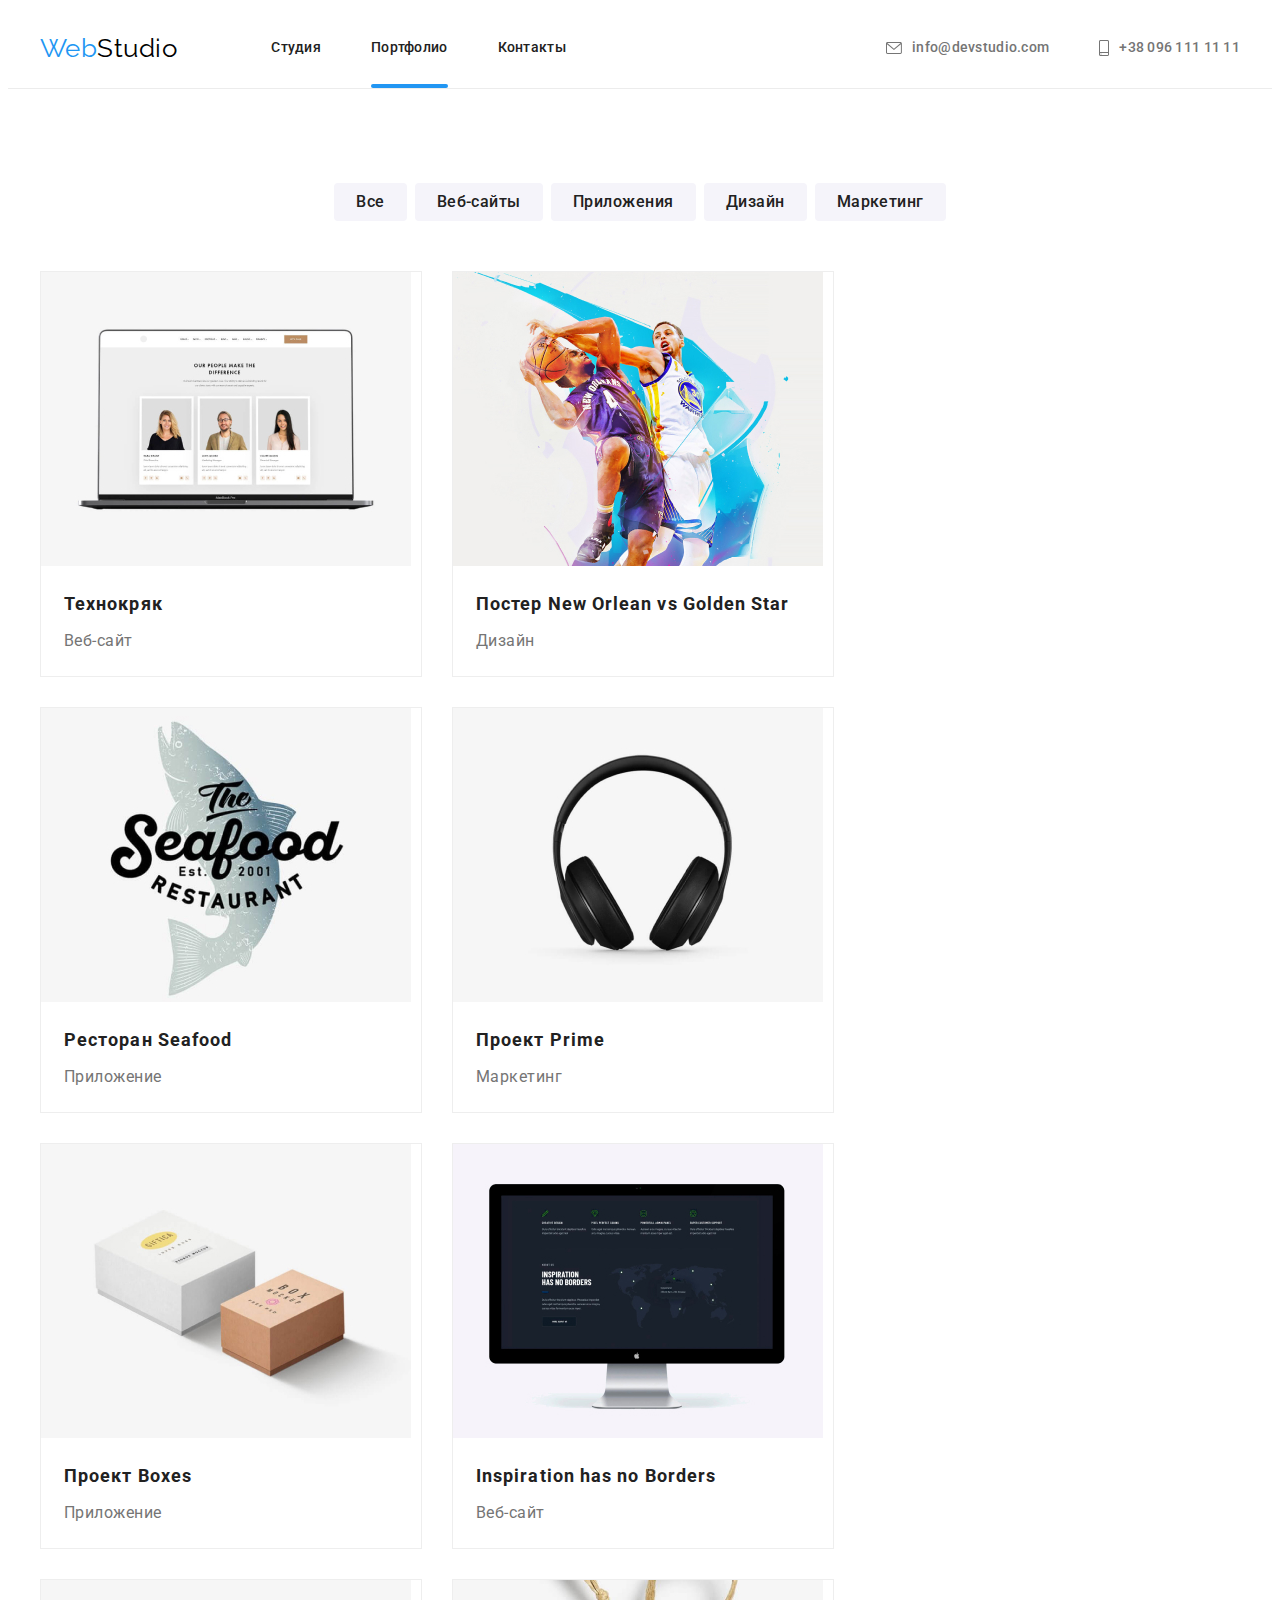
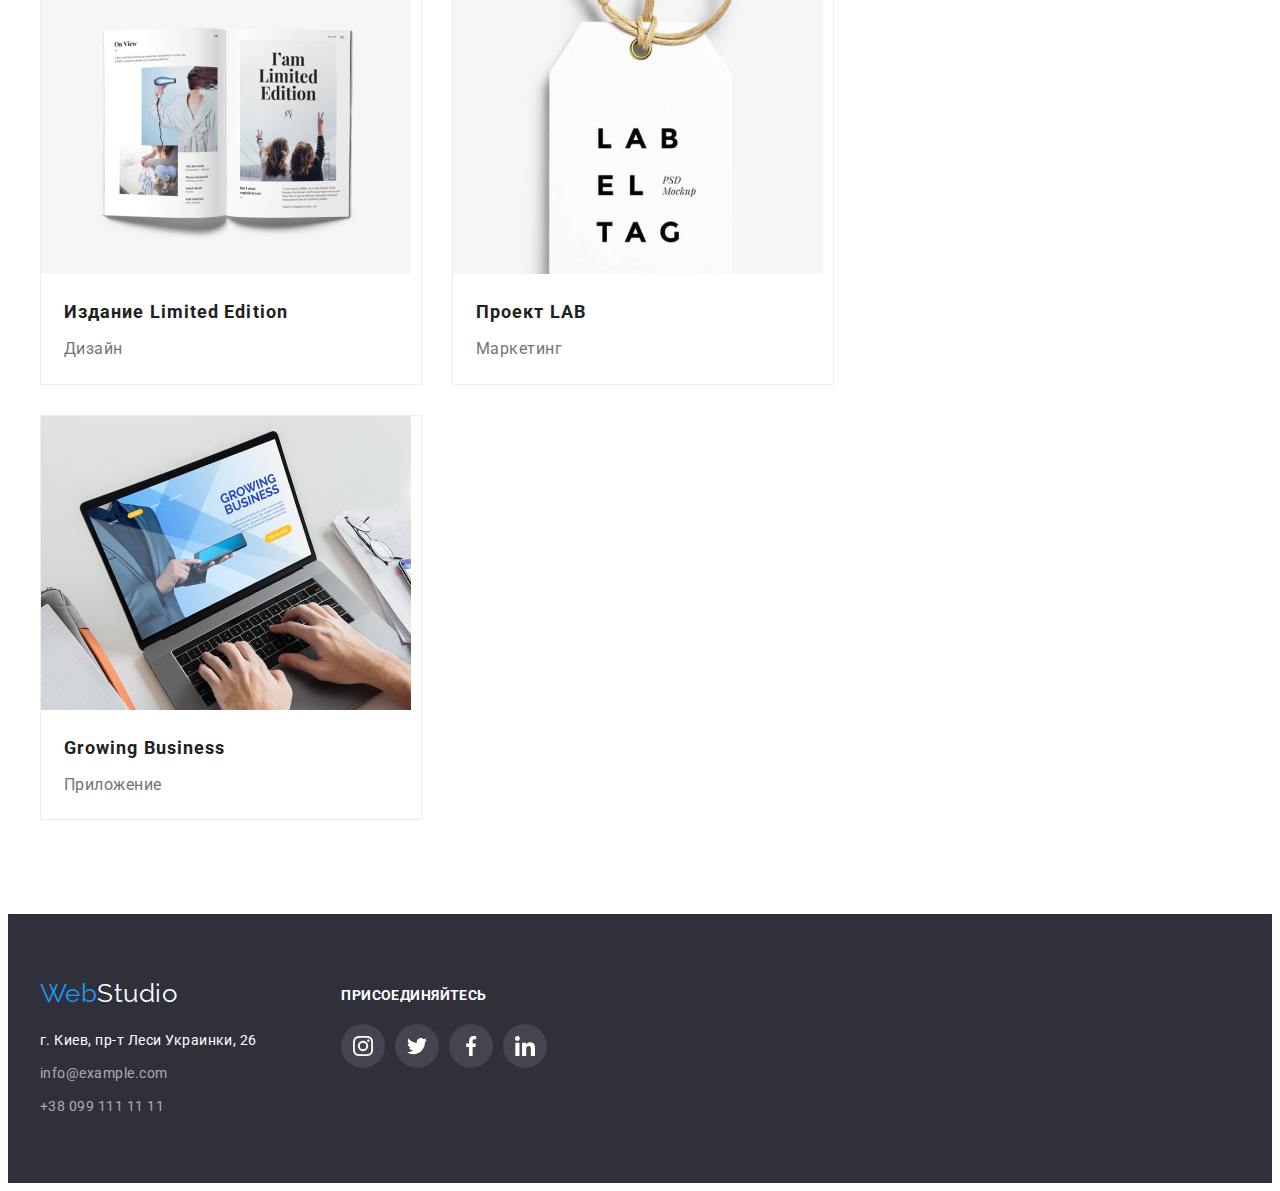
==== portfolio.html @ 6e795c2c "upload" ====
<!DOCTYPE html>
<html lang="en">
  <head>
    <meta charset="UTF-8" />
    <meta http-equiv="X-UA-Compatible" content="IE=edge" />
    <meta name="viewport" content="width=device-width, initial-scale=1.0" />
    <title>Document</title>
    <!-- Fonts -->
    <link rel="preconnect" href="https://fonts.googleapis.com" />
    <link rel="preconnect" href="https://fonts.gstatic.com" crossorigin />
    <link
      href="https://fonts.googleapis.com/css2?family=Raleway:wght@700&family=Roboto:wght@400;500;700;900&display=swap"
      rel="stylesheet"
    />
    <link
      rel="stylesheet"
      href="https://cdnjs.cloudflare.com/ajax/libs/modern-normalize/1.1.0/modern-normalize.min.css"
      integrity="sha512-wpPYUAdjBVSE4KJnH1VR1HeZfpl1ub8YT/NKx4PuQ5NmX2tKuGu6U/JRp5y+Y8XG2tV+wKQpNHVUX03MfMFn9Q=="
      crossorigin="anonymous"
      referrerpolicy="no-referrer"
    />
    <!-- Styles -->
    <link rel="stylesheet" href="./css/styles.css" />
  </head>
  <body>
    <header class="header-container">
      <div class="container header-desc">
        <a class="logo" href="./index.html"
          >Web<span class="studio-header">Studio</span></a
        >
        <nav class="nav-content">
          <ul class="list">
            <li class="link-header">
              <a class="link-header-item" href="./index.html">Студия</a>
            </li>
            <li class="link-header">
              <a
                class="link-header-item header-underline"
                href="./portfolio.html"
                >Портфолио</a
              >
            </li>
            <li class="link-header">
              <a class="link-header-item" href="">Контакты</a>
            </li>
          </ul>
        </nav>
        <div class="header-contact">
          <ul class="list">
            <li class="header-link-div">
              <a
                class="link-header-item list-contact"
                href="mailto:info@devstudio.com"
              >
                <svg class="header-icon" width="16px" height="12px">
                  <use href="./images/icons.svg#icon-mail"></use></svg
                >info@devstudio.com</a
              >
            </li>
            <li class="header-link-div">
              <a class="link-header-item list-contact" href="tel:+380961111111">
                <svg class="header-icon" width="10px" height="16px">
                  <use href="./images/icons.svg#icon-smartphone"></use>
                </svg>
                +38 096 111 11 11</a
              >
            </li>
          </ul>
        </div>
      </div>
    </header>
    <main>
      <!-- Секция Portfolio buttun-->
      <section class="section">
        <div class="container">
          <h1 class="visually-hidden" visually-hidden>Portfolio</h1>
          <ul class="portfolio-btn">
            <li class="portfolio-btn-item">
              <button class="btn-item" type="button">Все</button>
            </li>
            <li class="portfolio-btn-item">
              <button class="btn-item" type="button">Веб-сайты</button>
            </li>
            <li class="portfolio-btn-item">
              <button class="btn-item" type="button">Приложения</button>
            </li>
            <li class="portfolio-btn-item">
              <button class="btn-item" type="button">Дизайн</button>
            </li>
            <li class="portfolio-btn-item">
              <button class="btn-item" type="button">Маркетинг</button>
            </li>
          </ul>
        </div>

        <!-- Секция Portfolio--Examples -->
        <div class="container">
          <ul class="portfolio-example">
            <li class="portfolio-example-item">
              <a class="example-link" href="">
                <div class="portfolio-img-position">
                  <img
                    src="./images/portfolio-img-1.jpg"
                    alt="Технокряк"
                    width="370"
                    height="295"
                  />
                  <p class="img-position-desc">
                    Ресурс предлагает комплексные предложения с разным уровнем
                    функционала и сервисов. Все это позволит посетителю получить
                    исчерпывающие сведения, компании или частном лице.
                  </p>
                </div>
                <div class="portfolio-desc-list">
                  <h3 class="example-name">Технокряк</h3>
                  <p class="example-desc">Веб-сайт</p>
                </div>
              </a>
            </li>
            <li class="portfolio-example-item">
              <a class="example-link" href="">
                <div class="portfolio-img-position">
                  <img
                    src="./images/portfolio-img-9.jpg"
                    alt="Постер New Orlean vs Golden Star"
                    width="370"
                    height="295"
                  />
                  <p class="img-position-desc">
                    Ресурс предлагает комплексные предложения с разным уровнем
                    функционала и сервисов. Все это позволит посетителю получить
                    исчерпывающие сведения, компании или частном лице.
                  </p>
                </div>
                <div class="portfolio-desc-list">
                  <h3 class="example-name">
                    Постер <span lang="en">New Orlean vs Golden Star</span>
                  </h3>
                  <p class="example-desc">Дизайн</p>
                </div>
              </a>
            </li>
            <li class="portfolio-example-item">
              <a class="example-link" href="">
                <div class="portfolio-img-position">
                  <img
                    src="./images/portfolio-img-8.jpg"
                    alt="Ресторан Seafood"
                    width="370"
                    height="295"
                  />
                  <p class="img-position-desc">
                    Ресурс предлагает комплексные предложения с разным уровнем
                    функционала и сервисов. Все это позволит посетителю получить
                    исчерпывающие сведения, компании или частном лице.
                  </p>
                </div>
                <div class="portfolio-desc-list">
                  <h3 class="example-name">
                    Ресторан <span lang="en">Seafood</span>
                  </h3>
                  <p class="example-desc">Приложение</p>
                </div>
              </a>
            </li>
            <li class="portfolio-example-item">
              <a class="example-link" href="">
                <div class="portfolio-img-position">
                  <img
                    src="./images/portfolio-img-7.jpg"
                    alt="Проект Prime"
                    width="370"
                    height="295"
                  />
                  <p class="img-position-desc">
                    Ресурс предлагает комплексные предложения с разным уровнем
                    функционала и сервисов. Все это позволит посетителю получить
                    исчерпывающие сведения, компании или частном лице.
                  </p>
                </div>
                <div class="portfolio-desc-list">
                  <h3 class="example-name">
                    Проект <span lang="en">Prime</span>
                  </h3>
                  <p class="example-desc">Маркетинг</p>
                </div>
              </a>
            </li>
            <li class="portfolio-example-item">
              <a class="example-link" href="">
                <div class="portfolio-img-position">
                  <img
                    src="./images/portfolio-img-6.jpg"
                    alt="Проект Boxes"
                    width="370"
                    height="295"
                  />
                  <p class="img-position-desc">
                    Ресурс предлагает комплексные предложения с разным уровнем
                    функционала и сервисов. Все это позволит посетителю получить
                    исчерпывающие сведения, компании или частном лице.
                  </p>
                </div>
                <div class="portfolio-desc-list">
                  <h3 class="example-name">
                    Проект <span lang="en">Boxes</span>
                  </h3>
                  <p class="example-desc">Приложение</p>
                </div>
              </a>
            </li>
            <li class="portfolio-example-item">
              <a class="example-link" href="">
                <div class="portfolio-img-position">
                  <img
                    src="./images/portfolio-img-5.jpg"
                    alt="Inspiration has no Borders"
                    width="370"
                    height="295"
                  />
                  <p class="img-position-desc">
                    Ресурс предлагает комплексные предложения с разным уровнем
                    функционала и сервисов. Все это позволит посетителю получить
                    исчерпывающие сведения, компании или частном лице.
                  </p>
                </div>
                <div class="portfolio-desc-list">
                  <h3 class="example-name">
                    <span lang="en">Inspiration has no Borders</span>
                  </h3>
                  <p class="example-desc">Веб-сайт</p>
                </div>
              </a>
            </li>
            <li class="portfolio-example-item">
              <a class="example-link" href="">
                <div class="portfolio-img-position">
                  <img
                    src="./images/portfolio-img-4.jpg"
                    alt="Издание Limited Edition"
                    width="370"
                    height="295"
                  />
                  <p class="img-position-desc">
                    Ресурс предлагает комплексные предложения с разным уровнем
                    функционала и сервисов. Все это позволит посетителю получить
                    исчерпывающие сведения, компании или частном лице.
                  </p>
                </div>
                <div class="portfolio-desc-list">
                  <h3 class="example-name">
                    Издание <span lang="en">Limited Edition</span>
                  </h3>
                  <p class="example-desc">Дизайн</p>
                </div>
              </a>
            </li>
            <li class="portfolio-example-item">
              <a class="example-link" href="">
                <div class="portfolio-img-position">
                  <img
                    src="./images/portfolio-img-3.jpg"
                    alt="Проект LAB"
                    width="370"
                    height="295"
                  />
                  <p class="img-position-desc">
                    Ресурс предлагает комплексные предложения с разным уровнем
                    функционала и сервисов. Все это позволит посетителю получить
                    исчерпывающие сведения, компании или частном лице.
                  </p>
                </div>
                <div class="portfolio-desc-list">
                  <h3 class="example-name">Проект LAB</h3>
                  <p class="example-desc">Маркетинг</p>
                </div>
              </a>
            </li>
            <li class="portfolio-example-item">
              <a class="example-link" href="">
                <div class="portfolio-img-position">
                  <img
                    src="./images/portfolio-img-2.jpg"
                    alt="Growing Business"
                    width="370"
                    height="295"
                  />
                  <p class="img-position-desc">
                    Ресурс предлагает комплексные предложения с разным уровнем
                    функционала и сервисов. Все это позволит посетителю получить
                    исчерпывающие сведения, компании или частном лице.
                  </p>
                </div>
                <div class="portfolio-desc-list">
                  <h3 class="example-name">
                    <span lang="en">Growing Business</span>
                  </h3>
                  <p class="example-desc">Приложение</p>
                </div>
              </a>
            </li>
          </ul>
        </div>
      </section>
    </main>
    <footer class="footer-description">
      <div class="container footer-section">
        <div class="footer-container">
          <a class="logo logo-footer" href="./index.html"
            >Web<span class="studio-footer">Studio</span></a
          >
          <address class="footer-address">
            <a
              class="address-street footer-item"
              href="https://goo.gl/maps/VF2LZ43CsgzE6X2i7"
              target="_blank"
              rel="noopener noreferrer"
              >г. Киев, пр-т Леси Украинки, 26</a
            >
            <a class="link-footer footer-item" href="mailto:info@example.com"
              >info@example.com</a
            >
            <a class="link-footer footer-item" href="tel=+380991111111"
              >+38 099 111 11 11</a
            >
          </address>
        </div>
        <div class="footer-div">
          <h2 class="footer-str">присоединяйтесь</h2>
          <ul class="team-social-media footer-list">
            <li class="team-social footer-icon">
              <a
                class="social-media-link footer-media"
                href=""
                target="_blank"
                rel="noopener noreferrer"
                aria-label="instagram"
              >
                <svg width="20px" height="20px">
                  <use href="./images/icons.svg#icon-instagram"></use>
                </svg>
              </a>
            </li>
            <li class="team-social footer-icon">
              <a
                class="social-media-link footer-media"
                href=""
                target="_blank"
                rel="noopener noreferrer"
                aria-label="twitter"
              >
                <svg width="20px" height="20px">
                  <use href="./images/icons.svg#icon-twitter"></use>
                </svg>
              </a>
            </li>
            <li class="team-social footer-icon">
              <a
                class="social-media-link footer-media"
                href=""
                target="_blank"
                rel="noopener noreferrer"
                aria-label="facebook"
              >
                <svg width="20px" height="20px">
                  <use href="./images/icons.svg#icon-facebook"></use>
                </svg>
              </a>
            </li>
            <li class="team-social footer-icon">
              <a
                class="social-media-link footer-media"
                href=""
                target="_blank"
                rel="noopener noreferrer"
                aria-label="linkendin"
              >
                <svg width="20px" height="20px">
                  <use href="./images/icons.svg#icon-linkendin"></use>
                </svg>
              </a>
            </li>
          </ul>
        </div>
      </div>
    </footer>
  </body>
</html>
---- css/styles.css ----
:root {
    /* fonts */
    --main-fonts: "Roboto";
    --secondary-fonts: "Raleway";
    
    /* text colors */
    --accent-txt-cl: #757575;
    --secondary-txt-cl: #212121;
 
    /* background colors */
    --secondary-bg-cl: #2F303A;
    --third-party-bg: #F5F4FA;
    
    --blue-color: #2196F3;
    --white-clr: #ffffff;

    /* others */

    --indent: 30px;
    --items: 3;

}
body {
    font-family: var(--main-fonts), sans-serif;
    color: var(--accent-txt-cl);
    letter-spacing: 0.03em;
}

.container {
    width: 1200px;
    padding: 0 15px;
    /* outline: 1px solid red; */
    margin-left: auto;
    margin-right: auto;
}

.section {
    padding: 94px 0;
}

img {
    display: block;
    max-width: 100%;
    height: auto;
}

/* h1, h2, h3, h4, p, ul {
    margin: 0px;
} */

/* Секция Header */

.header-container {
    border-bottom: 1px solid #ECECEC;
}

.header-desc {
    display: flex;
    align-items: center;
}

/* .nav-content {
    display: flex;
    align-items: center;
} */

.logo {
    font-family: var(--secondary-fonts);
    text-decoration: none;
    font-size: 26px;
    color: var(--blue-color);
    line-height: 1.19;

    margin-right: 94px;
}
   
.studio-header {
    color: #000000;
}

.link-header-item {
    text-decoration: none;
    color: var(--secondary-txt-cl);
    font-weight: 500;
    font-size: 14px;
    line-height: 1.14;
    letter-spacing: 0.02em;

    display: block;
    padding-top: 32px;
    padding-bottom: 32px;

    transition: color 250ms cubic-bezier(0.4, 0, 0.2, 1);
}


.link-header:not(:last-child) {
    margin-right: 50px;
}
.link-header {
    position: relative;
}

.link-header-item:hover,
.link-header-item:focus {
    color: var(--blue-color);
        
}

.header-underline {
    display: block;
}


.header-underline::after {
    position: absolute;
    display: inline-block;
    bottom: 0;
    left: 0;
    content: "";
    width: 100%;
    height: 4px;
    border-radius: 2px;
    background-color: var(--blue-color);
    /* bottom: -1px; */   

}



/* .header-list {
    margin-left: auto;
} */

/* .list-header:not(:last-child) {
    margin-right: 50px;
} */

.list {
    list-style-type: none;

    padding: 0px;
    margin: 0px;
    display: flex;
}

.header-contact {
    margin-left: auto;
}


.header-link-div:not(:last-child) {
    margin-right: 50px;
}

.list-contact {
    display: flex;
    align-items: center;
    font-weight: 500;
    letter-spacing: 0.02em;
    color: var(--accent-txt-cl)
    
}
.list-contact:hover {
    color: var(--blue-color);
}

.header-icon {
    fill: currentColor;
    margin-right: 10px
}

/* .div-contact {
    display: flex;
    align-items: center;
    fill: var(--accent-txt-cl);
}

.div-contact:hover,
.div-contact:focus {
    fill: var(--blue-color) ;
    cursor: pointer;
} */

/* Ceкия Hero */
.hero-container {
    background-image: url(../images/photo-hero.jpg);
}
.hero-block {
    background-color: var(--secondary-bg-cl);
    background-image: linear-gradient(
    rgba(47, 48, 58, 0.4),
    rgba(47, 48, 58, 0.4)), 
    url(../images/photo-hero.jpg);
    max-width: 1600px;
    height: 600px;
    background-repeat: no-repeat;
    background-position: center;
    margin-left: auto;
    margin-right: auto;
    
    padding-top: 200px;
    padding-bottom: 200px;
}
    
.slogan {
    font-size: 44px;
    font-weight: 900;
    line-height: 1.36;
    vertical-align: top;
    color: var(--white-clr);
    text-transform: uppercase;
    letter-spacing: 0.06em;

    margin-top: 0px;
    margin-bottom: 0px;
    margin-left: auto;
    margin-right: auto;
    text-align: center;
    width: 700px;
}

.main-btn {
    font-family: var(--main-fonts);
    font-weight: 700;
    font-size: 16px;
    line-height: 1.87;
    background-color: var(--blue-color);
    color: var(--white-clr);
    cursor: pointer;
    letter-spacing: 0.06em;

    margin-top: 30px;
    margin-left: auto;
    margin-right: auto;
    display: block;
    min-width: 200px;
    border-radius: 4px;
    border: transparent;
    padding: 10px 32px;

    
    transition:  
    background-color 250ms cubic-bezier(0.4, 0, 0.2, 1), 
    box-shadow 250ms cubic-bezier(0.4, 0, 0.2, 1);
}


.main-btn:hover,
.main-btn:focus {
    background-color: #188CE8;
    box-shadow: 0px 4px 4px rgba(0, 0, 0, 0.15);
}

.backdrop {
    position: fixed;
    top: 0;
    left: 0;
    width: 100%;
    height: 100%;
    background-color: rgba(0, 0, 0, 0.2);
    transition: 
    opacity 250ms cubic-bezier(0.4, 0, 0.2, 1), 
    visibility 250ms cubic-bezier(0.4, 0, 0.2, 1);
    z-index: 100;
}

.backdrop.is-hidden {
    opacity: 0;
    visibility: hidden;
    pointer-events: none;
}

.modal {
    position: absolute;
    
    top: 50%;
    left: 50%;
    transform: translate(-50%, -50%);

    width: 528px;
    height: 581px;
    background-color: rgba(255, 255, 255, 1); 
    box-shadow: 
    0 1px 3px rgba(0, 0, 0, 0.12),
    0 1px 1px rgba(0, 0, 0, 0.14),
    0 2px 1px rgba(0, 0, 0, 0.2);

}

.close-btn {
    position: absolute;
    top: 8px;
    right: 8px;
    width: 30px;
    height: 30px;
    border-radius: 50%;
    padding: 0;
    display: flex;
    justify-content: center;
    align-items: center;
    
    cursor: pointer;
    
    border: 1px solid rgba(0, 0, 0, 0.1);
    background-color: rgba(255, 255, 255, 1);
    color: rgba(0, 0, 0, 1);
}
/* Секция About */

.visually-hidden {
     position: absolute;
     width: 1px;
     height: 1px;
     margin: -1px;
     border: 0;
     padding: 0;
     white-space: nowrap;
     clip-path: inset(100%);
     clip: rect(0 0 0 0);
     overflow: hidden; 
}

.about-blocks:not(:last-child) {
    margin-right: 30px;
}

.about-icons {
    display: flex;
    width: 270px;
    height: 120px;
    justify-content: center;
    align-items: center;
    background-color: #F5F4FA;
    border-radius: 4px;
}

.tag-line {
    font-weight: 700;
    font-size: 14px;
    line-height: 1.14;
    color:  var(--secondary-txt-cl);
    text-transform: uppercase;

    margin-top: 30px;
    margin-bottom: 10px;

}

.text-about {
    line-height: 1.71;
    font-size: 14px;

    margin: 0px;
    flex-basis: 270px;
    
} 

/* Секция Example */

.section-example {
    padding-top: 0px;
    padding-bottom: 94px;
}

.title-caption {
    font-weight: 700;
    font-size: 36px;
    line-height: 1.16;
    color:  var(--secondary-txt-cl);

    margin-top: 0px;
    margin-bottom: 50px;
    margin-left: auto;
    margin-right: auto;
    text-align: center;
}

.list-example {
    display: flex;
    flex-wrap: wrap;
    margin: calc(-1 * var(--indent) / 2);
}
.example-item {
    position: relative;
    flex-basis: calc((100% - var(--indent) * var(--items)) / var(--items));
    margin: calc(var(--indent) / 2);
}

.example-item-caption {
    font-family: var(--main-fonts);
    font-size: 14px;
    font-weight: 700;
    line-height: 1.14;
    text-transform: uppercase;
    
    position: absolute ;
    margin: 0;

    bottom: 0;
    left: calc(50% - 185px);

    display: flex;
    justify-content: center;
    align-items: center;
    width: 100%;
    height: 70px;

    background-color: rgba(47, 48, 58, 0.8);
    color: #ffffff;

    
}

/* Секция Team */

.section-team {
    background-color: var(--third-party-bg);
}

.team-list {
    flex-wrap: wrap;
    margin: calc(-1 * var(--indent) / 2);

    

}

.member {
    background-color: var(--white-clr);
    --items: 4;

    box-shadow: 
    0px 1px 3px rgba(0, 0, 0, 0.12),
    0px 1px 1px rgba(0, 0, 0, 0.14),
    0px 2px 1px rgba(0, 0, 0, 0.2);

    border-bottom-left-radius: 4px;
    border-bottom-right-radius: 4px;
    flex-basis: calc((100% - var(--indent) * var(--items)) / var(--items));
    margin: calc(var(--indent) / 2);
}

.class-member-list {
    padding-top: 30px;
    padding-bottom: 30px;
    text-align: center;
}

.member-name {
    font-weight: 500;
    font-size: 16px;
    line-height: 1.18;
    color:  var(--secondary-txt-cl);

    margin-top: 0px;
    
    margin-bottom: 10px;
    text-align: center;
}

.member-job {
    font-size: 16px;
    line-height: 1.18;

    margin-top: 0px;
    margin-bottom: 16px;
    text-align: center;
}

.team-social-media {
list-style: none;
padding: 0px;
display: flex;

margin: 0px;
align-items: center;
justify-content: center;
}

/* .team-social {
    border-radius: 50%;
} */



.team-social:not(:last-child) {
    margin-right: 10px;

}

.social-media-link {
    display: flex;
    align-items: center;
    justify-content: center;
    width: 44px;
    height: 44px;
    fill: #AFB1B8;
    border-radius: 50%;

    transition: fill 250ms cubic-bezier(0.4, 0, 0.2, 1),
    background-color 250ms cubic-bezier(0.4, 0, 0.2, 1);
}

.social-media-link:hover,
.social-media-link:focus {
    fill: #ffffff;
    background-color: var(--blue-color);
}

/* Секция Company */

.company-list {
    list-style: none;
    display: flex;
    justify-content: center;
    padding: 0px;
    margin: calc(-1 * var(--indent) / 2);
    
}

.company-item {
    
    /* display: flex;
    justify-content: center;
    align-items: center; */
    --items: 6;
    flex-basis: calc((100% - var(--indent) * var(--items)) / var(--items));
    margin: calc(var(--indent) / 2);
}

.company-icon {
    display: flex;
    justify-content: center;
    align-items: center;
    width: 170px;
    height: 92px;
    fill: #AFB1B8;
    border: 1px solid #AFB1B8;
    border-radius: 4px;

    transition: fill 250ms cubic-bezier(0.4, 0, 0.2, 1),
    background-color 250ms cubic-bezier(0.4, 0, 0.2, 1);
    /* padding: 16px 32px; */
}

.company-icon:hover,
.company-icon:focus {
    fill: var(--blue-color);
    border: 1px solid var(--blue-color);
}

/* Секция Footer */
.footer-section {
    display: flex;
}


.footer-description {
    background-color: var(--secondary-bg-cl);
    font-style: normal;
    padding-top: 64px;
    padding-bottom: 64px;
}

.logo-footer {
    margin-bottom: 20px;
} 
   
.footer-container {
    display: flex;
    flex-direction: column;
}

.footer-address {
    display: flex;
    flex-direction: column;
}

.studio-footer {
    color: var(--white-clr);
}

.footer-item:not(:last-child) {
    margin-bottom: 9px;
}

.address-street {
    text-decoration: none;
    color: var(--white-clr);
    line-height: 1.71;
    font-style: normal;
    font-size: 14px;

    transition: color 250ms cubic-bezier(0.4, 0, 0.2, 1);
}

.address-street:hover,
.address-street:focus {
    color: #188CE8;
}

.link-footer {
    text-decoration: none;
    line-height: 1.71;
    color: rgba(255, 255, 255, 0.6);
    font-style: normal;
    font-size: 14px;
    transition: color 250ms cubic-bezier(0.4, 0, 0.2, 1);
}

.link-footer:hover,
.link-footer:focus {
    color: #188CE8;
}

.footer-div {
    padding-left: 70px;
    padding-top: 10px;
}
.footer-str {
    margin: 0px;
    font-family: var(--main-fonts);
    font-weight: 700;
    font-size: 14px;
    line-height: 1.14;
    letter-spacing: 0.03em;
    color: #ffffff;
    text-transform: uppercase;

}

.footer-list {
    margin-top: 20px;
}

.footer-media {
    fill: #ffffff;
}

.footer-icon {
    background-color:  rgba(255, 255, 255, 0.1);
    border-radius: 50%;

}

/* New page */
/* Page Portfolio */
/*  */
/*  */

.portfolio-btn {
    list-style: none;

    padding: 0;
    display: flex;
    margin-top: 0px;
    margin-bottom: 50px;
    justify-content: center;
}

.portfolio-btn-item:not(:last-child) {
    margin-right: 8px;
}

.btn-item {
    font-family: inherit;
    font-weight: 500;
    font-size: 16px;
    line-height: 1.62;
    background-color: var(--third-party-bg);
    color: var(--secondary-txt-cl);
    cursor: pointer;
    letter-spacing: 0.03em;

    border-radius: 4px;
    border: transparent;
    padding: 6px 22px;

    transition: 
    fill 250ms cubic-bezier(0.4, 0, 0.2, 1),
    background-color 250ms cubic-bezier(0.4, 0, 0.2, 1),
    box-shadow 250ms cubic-bezier(0.4, 0, 0.2, 1);
}

.btn-item:hover,
.btn-item:focus {
    color: var(--white-clr);
    background-color: var(--blue-color);
    box-shadow: 
    0px 3px 1px rgba(0, 0, 0, 0.1),
    0px 1px 2px rgba(0, 0, 0, 0.08),
    0px 2px 2px rgba(0, 0, 0, 0.12);
}

.portfolio-desc-list {
    
    padding: 20px 23px;
    
    /* border-bottom: 1px solid #eee;
    border-left: 1px solid #eee;
    border-right: 1px solid #eee; */
}


.portfolio-example {
    list-style: none;

    padding: 0px;
    display: flex;
    flex-wrap: wrap;
    margin: calc(-1 * var(--indent) / 2);
}

.portfolio-example-item {
    flex-basis: calc((100% - var(--indent) * var(--items)) / var(--items));
    margin: calc(var(--indent) / 2);

    border: 1px solid #eee;  
}

/* .portfolio-example-item:hover {
    display: block;
    box-shadow: 1px 4px 6px 0px rgba(0, 0, 0, 0.16);
    
    box-shadow: 0px 4px 4px 0px rgba(0, 0, 0, 0.06);
    
    box-shadow: 0px 1px 1px 0px rgba(0, 0, 0, 0.12);
} */

/* .portfolio-example-item:hover {
    box-shadow: rgba(0, 0, 0, 0.16), 
    rgba(0, 0, 0, 0.06),
    rgba(0, 0, 0, 0.12);
}

.example-link:hover {
    box-shadow: rgba(0, 0, 0, 0.16),
    rgba(0, 0, 0, 0.06),
    rgba(0, 0, 0, 0.12);
} */

.example-link {
    text-decoration: none;
    cursor: pointer;
    
    display: inline-block;
    /* padding: 0px;
    border-bottom: 1px solid #eee;
    border-left: 1px solid #eee;
    border-right: 1px solid #eee; */

    transition:
    box-shadow 250ms cubic-bezier(0.4, 0, 0.2, 1);
    
}

.portfolio-img-position {
    position: relative;

    overflow: hidden;
}

.img-position-desc {
    font-family: var(--main-fonts);
    font-size: 18px;
    font-weight: 400;
    line-height: 1.55;
    color: #FFFFFF;
    position: absolute;
    bottom:0;
    left: 0;
    width: 100%;
    height: 100%;
   
    margin: 0;
    padding: 63px 24px;

    background-color: rgba(33, 150, 243, 0.9);

    transform: translateY(100%);
    transition:
    transform 250ms cubic-bezier(0.4, 0, 0.2, 1);
}

.example-link:hover .img-position-desc {
    transform: translateY(0);
}




.example-link:hover {
    box-shadow: 
    0px 1px 1px rgba(0, 0, 0, 0.12), 
    0px 4px 4px rgba(0, 0, 0, 0.06),
    1px 4px 6px rgba(0, 0, 0, 0.16);
}






.example-name {
    font-weight: 700;
    font-size: 18px;
    line-height: 2;
    color: var(--secondary-txt-cl);
    letter-spacing: 0.06em;
    text-decoration: none;

    margin: 0px;
    margin-bottom: 4px;
    /* margin: 20px 24px 4px; */
}

.example-desc {
    font-size: 16px;
    line-height: 1.87;
    color: var(--accent-txt-cl);

    margin: 0px;
    
}
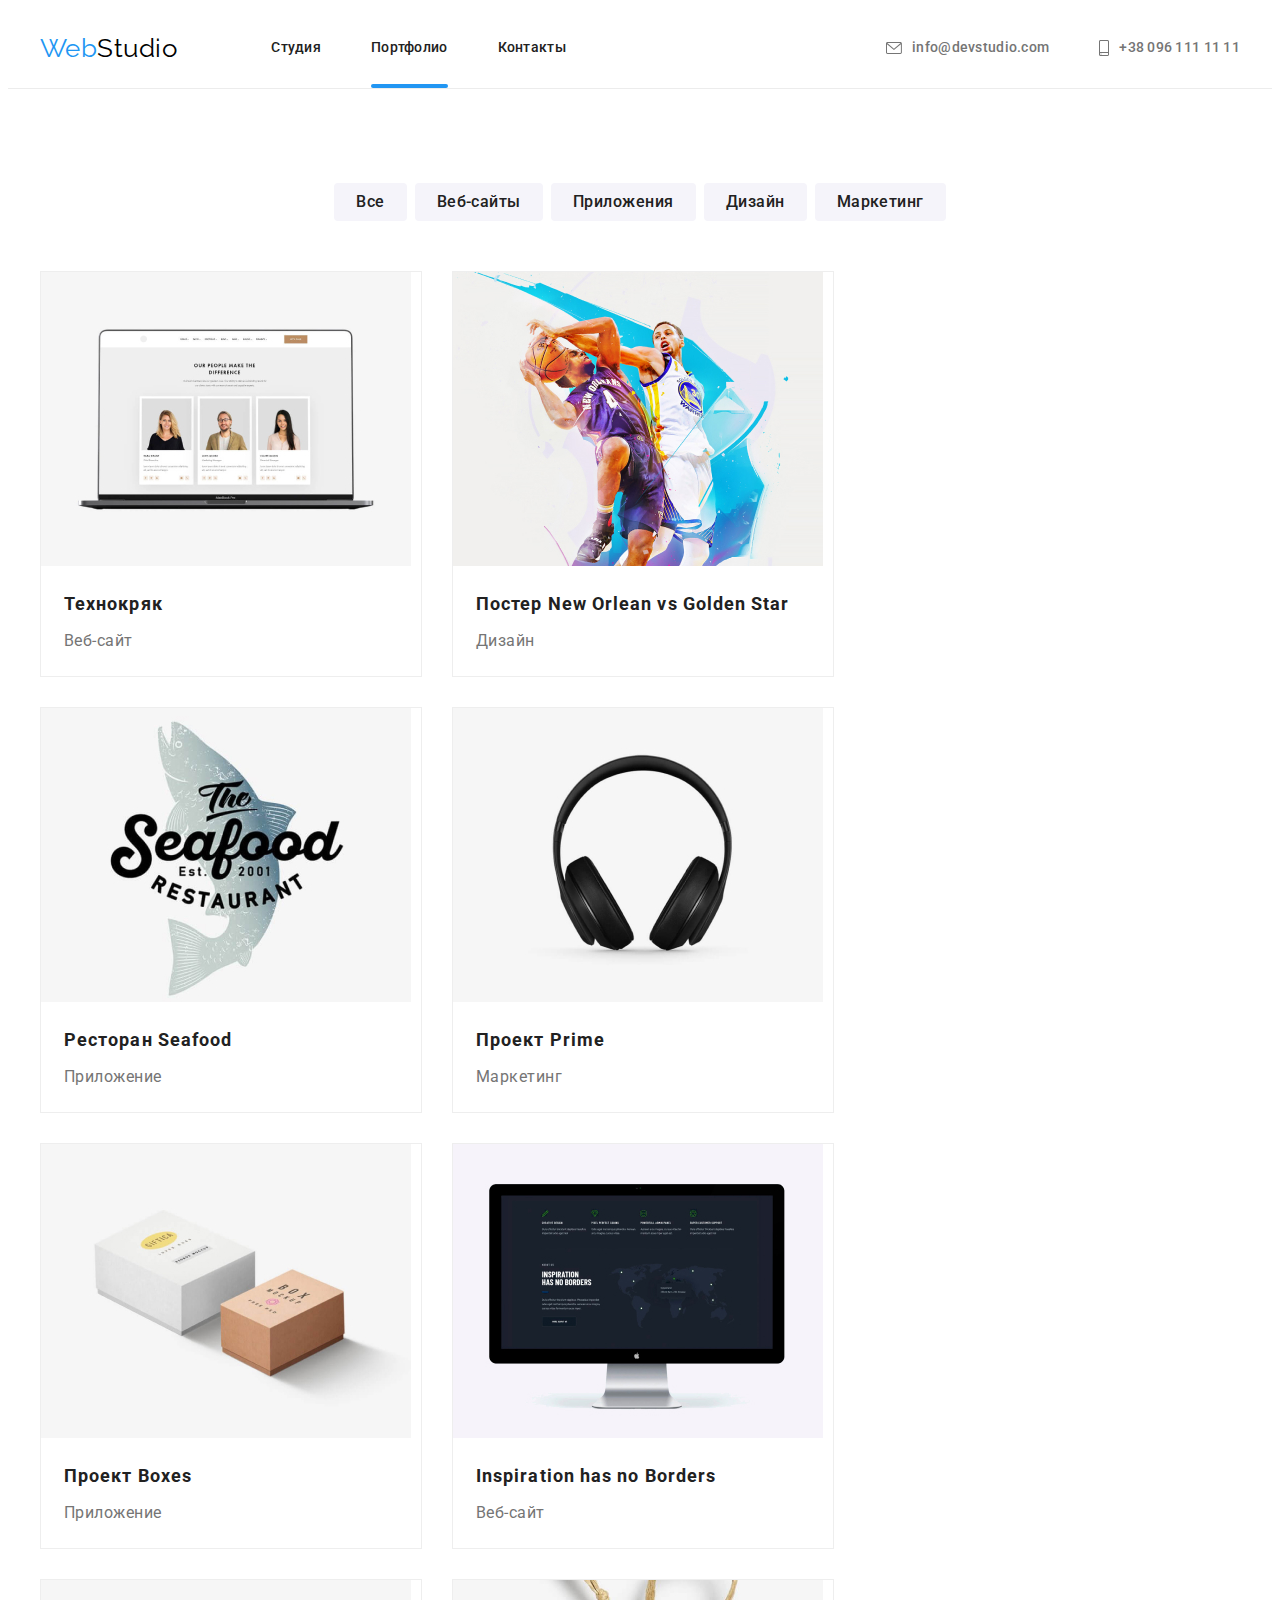
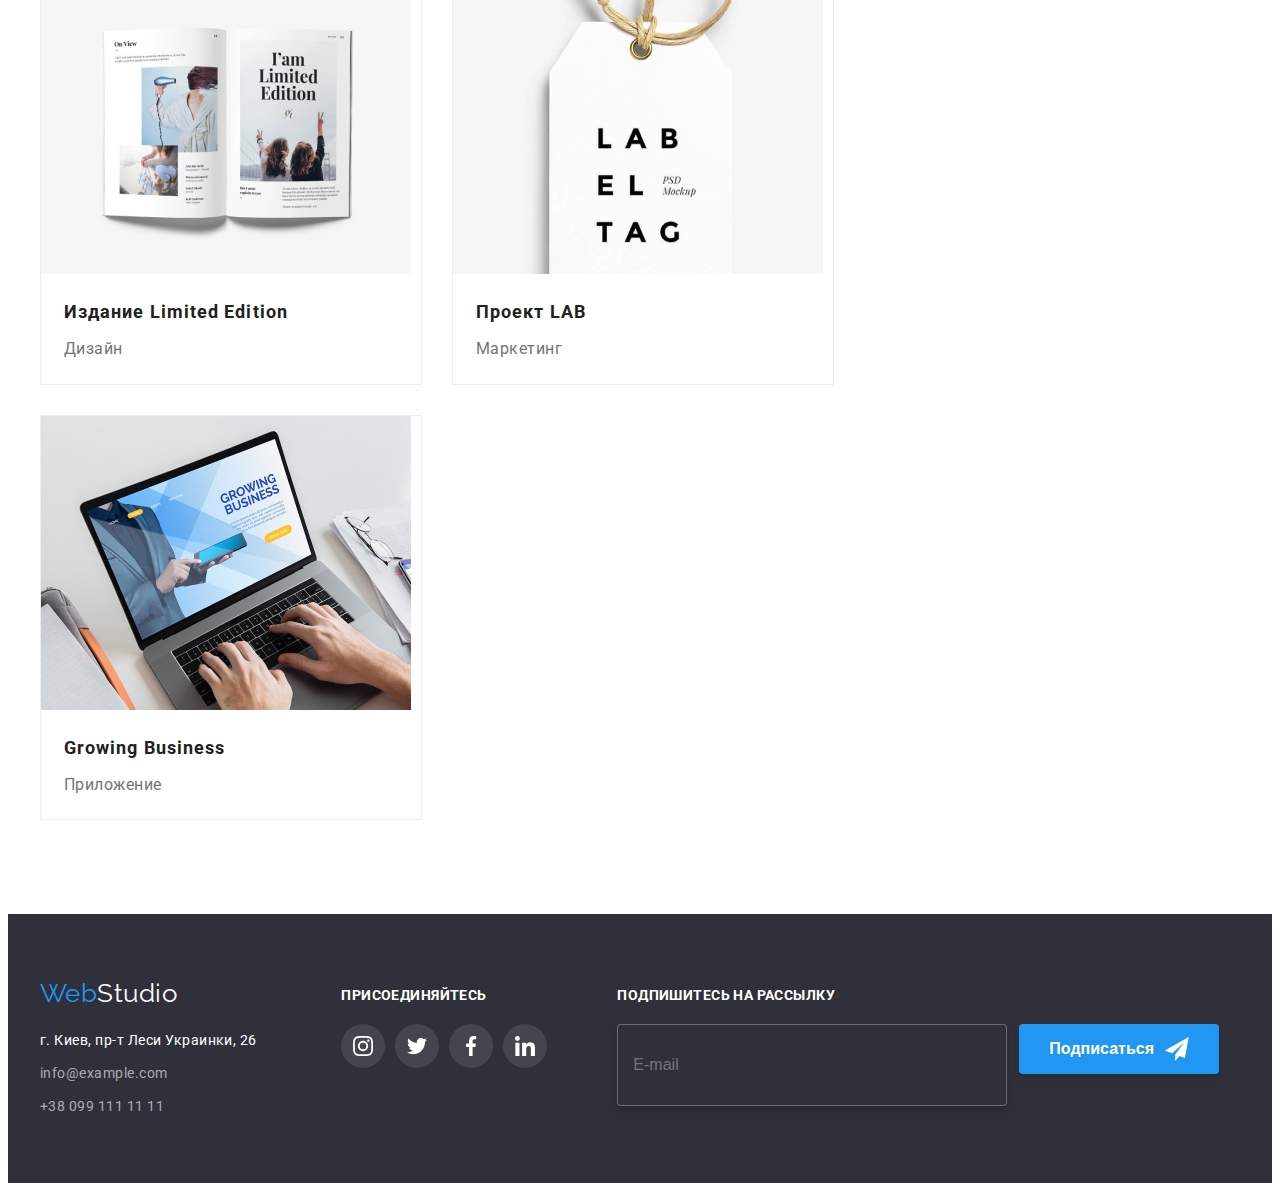
==== commit 65426720: "homework" ====
--- a/portfolio.html
+++ b/portfolio.html
@@ -382,6 +382,22 @@
             </li>
           </ul>
         </div>
+        <div class="footer-div">
+          <h2 class="footer-str">Подпишитесь на рассылку</h2>
+          <div class="footer-form-section">
+            <form>
+              <label>
+                <input class="footer-form" type="text" placeholder="E-mail" />
+              </label>
+            </form>
+            <button class="footer-btn" type="submit">
+              <span class="footer-btn-desc">Подписаться</span>
+              <svg class="footer-telegram" wigth="24px" height="24px">
+                <use href="./images/icons.svg#icon-telegram"></use>
+              </svg>
+            </button>
+          </div>
+        </div>
       </div>
     </footer>
   </body>
--- a/css/styles.css
+++ b/css/styles.css
@@ -286,6 +286,8 @@
     0 1px 1px rgba(0, 0, 0, 0.14),
     0 2px 1px rgba(0, 0, 0, 0.2);
 
+    border-radius: 4px;
+
 }
 
 .close-btn {
@@ -301,10 +303,186 @@
     align-items: center;
     
     cursor: pointer;
-    
+    transition: border-color 250ms cubic-bezier(0.4, 0, 0.2, 1);
     border: 1px solid rgba(0, 0, 0, 0.1);
     background-color: rgba(255, 255, 255, 1);
-    color: rgba(0, 0, 0, 1);
+    fill: rgba(0, 0, 0, 1);
+}
+
+.close-btn:hover,
+.close-btn:focus {
+    fill: var(--blue-color);
+}
+
+.modal-form {
+    padding: 40px;
+}
+
+.form-header {
+    font-family: var(--main-fonts);
+    font-weight: 700;
+    font-size: 20px;
+    line-height: 1.15;
+    color: var(--secondary-txt-cl);
+    margin: 0;
+    margin-bottom: 12px;
+}
+
+.form-form {
+    margin-top: 10px;
+}
+
+.form-form1 {
+    margin-top: 20px;
+}
+
+.form-name {
+    font-family: var(--main-fonts);
+    font-weight: 400;
+    font-size: 14px;
+    line-height: 1.16;
+    color: var(--accent-txt-cl);
+    margin: 0;
+    margin-bottom: 4px;
+}
+
+
+.checkbox-form {
+    display: flex;
+    justify-content: center;
+    align-items: center;
+    
+}
+
+.check-form-hidden {
+    -webkit-appearance: none;
+    -moz-appearance: none;
+    appearance: none;
+    position: absolute;
+}
+
+.check-form-hidden:checked + .form-icon-checked {
+    background-color: var(--blue-color);
+   
+    border: transparent;
+    outline: transparent;
+    background-origin: border-box;
+}
+
+.form-icon-checked {
+    fill: #ffffff;
+    width: 16px;
+    height: 15px;
+    
+    border:1px solid var(--secondary-txt-cl);
+    border-radius: 2px;
+    padding: 3px 2px;
+    margin-right: 9px;
+}
+
+.form-agree{
+    font-family: var(--main-fonts);
+    font-weight: 400;
+    font-size: 14px;
+    line-height: 1.7;
+    color: var(--accent-txt-cl);
+    margin: 0;
+
+}
+
+.form-agree-link {
+    color: var(--blue-color);
+    text-decoration: underline;
+    cursor: pointer;
+}
+
+.form-submit-btn {
+    display: flex;
+    align-items: center;
+    justify-content: center;
+    margin-top: 30px;
+    /* margin-bottom: 40px; */
+    margin-left: auto;
+    margin-right: auto;
+    padding: 10px 55px;
+    width: 200px;
+    height: 50px;
+    background-color: var(--blue-color);
+    border-color: transparent;
+    border-radius: 4px;
+    color: #FFFFFF;
+    cursor: pointer;
+    transition: border-color 250ms cubic-bezier(0.4, 0, 0.2, 1);
+    box-shadow: 0px 4px 4px rgb(0 0 0 / 15%);
+}
+
+.form-submit-btn:hover, 
+.form-submit-btn:focus {
+    background-color: #188CE8;
+        box-shadow: 0px 4px 4px rgba(0, 0, 0, 0.15);
+}
+
+/* .form-name:not(:first-child) {
+    margin-top: 10px;
+} */
+.form-set {
+    display: block;
+    position: relative;
+    width: 448px;
+    height: 40px;
+    
+}
+
+.form-icon {
+    position: absolute;
+    top: 15px;
+    left: 14px;
+    width: 18px;
+    height: 18px;
+    fill: var(--secondary-txt-cl);
+
+    transform: translateY(-25%);
+}
+
+
+.form-input {
+    display: block;
+    width: 448px;
+    height: 40px;
+    border: 1px solid rgba(33, 33, 33, 0.2);
+    border-radius: 4px;
+    padding: 14px 15px;
+    cursor: pointer;
+    outline: transparent;
+    transition: border-color 250ms cubic-bezier(0.4, 0, 0.2, 1);
+}
+
+.form-input:not(:last-child) {
+    padding-left: 42px;
+}
+
+.form-input:focus-within + .form-icon {
+    fill: var(--blue-color);
+}
+
+.form-input:focus, 
+.form-input:hover {
+    border-color: var(--blue-color);
+}
+
+.form-input:focus + .form-icon,
+.form-input:hover + .form-icon {
+    fill: var(--blue-color);
+}
+
+
+
+
+
+.form-feedback {
+    width: 448px;
+    height: 120px;
+    resize: none;
 }
 /* Секция About */
 
@@ -620,6 +798,7 @@
 }
 .footer-str {
     margin: 0px;
+    margin-bottom: 20px;
     font-family: var(--main-fonts);
     font-weight: 700;
     font-size: 14px;
@@ -631,7 +810,7 @@
 }
 
 .footer-list {
-    margin-top: 20px;
+    margin: 0px;
 }
 
 .footer-media {
@@ -642,6 +821,59 @@
     background-color:  rgba(255, 255, 255, 0.1);
     border-radius: 50%;
 
+}
+
+.footer-form {
+    width: 358px;
+    height: 50px;
+    padding: 15px;
+    font-size: 16px;
+    line-height: 1.25;
+    font-weight: 400;
+    background-color: var(--secondary-bg-cl);
+    border-radius: 4px;
+    border: 1px solid rgba(255, 255, 255, 0.3);
+    box-shadow: 0 4px 4px rgba(0, 0, 0, 0.15);
+    margin-right: 12px;
+}
+
+.footer-btn {
+    display: flex;
+    justify-content: center;
+    align-items: center;
+    padding: 10px 29px;
+    background-color:  var(--blue-color);
+    
+    width: 200px;
+    height: 50px;
+transition: border-color 250ms cubic-bezier(0.4, 0, 0.2, 1);
+    border-radius: 4px;
+    box-shadow: 0px 4px 4px rgba(0, 0, 0, 0.15);
+    border: 1px solid transparent;
+    cursor: pointer;
+}
+
+.footer-btn:hover,
+.footer-btn:focus {
+    background-color: #188CE8;
+        box-shadow: 0px 4px 4px rgba(0, 0, 0, 0.15);
+}
+
+.footer-btn-desc {
+    font-size: 16px;
+    font-weight: 700;
+    line-height: 1.87;
+    color: #FFFFFF;
+    margin-right: 10px;
+    
+}
+
+.footer-form-section {
+    display: flex;
+}
+
+.footer-telegram {
+    fill: #FFFFFF;
 }
 
 /* New page */
